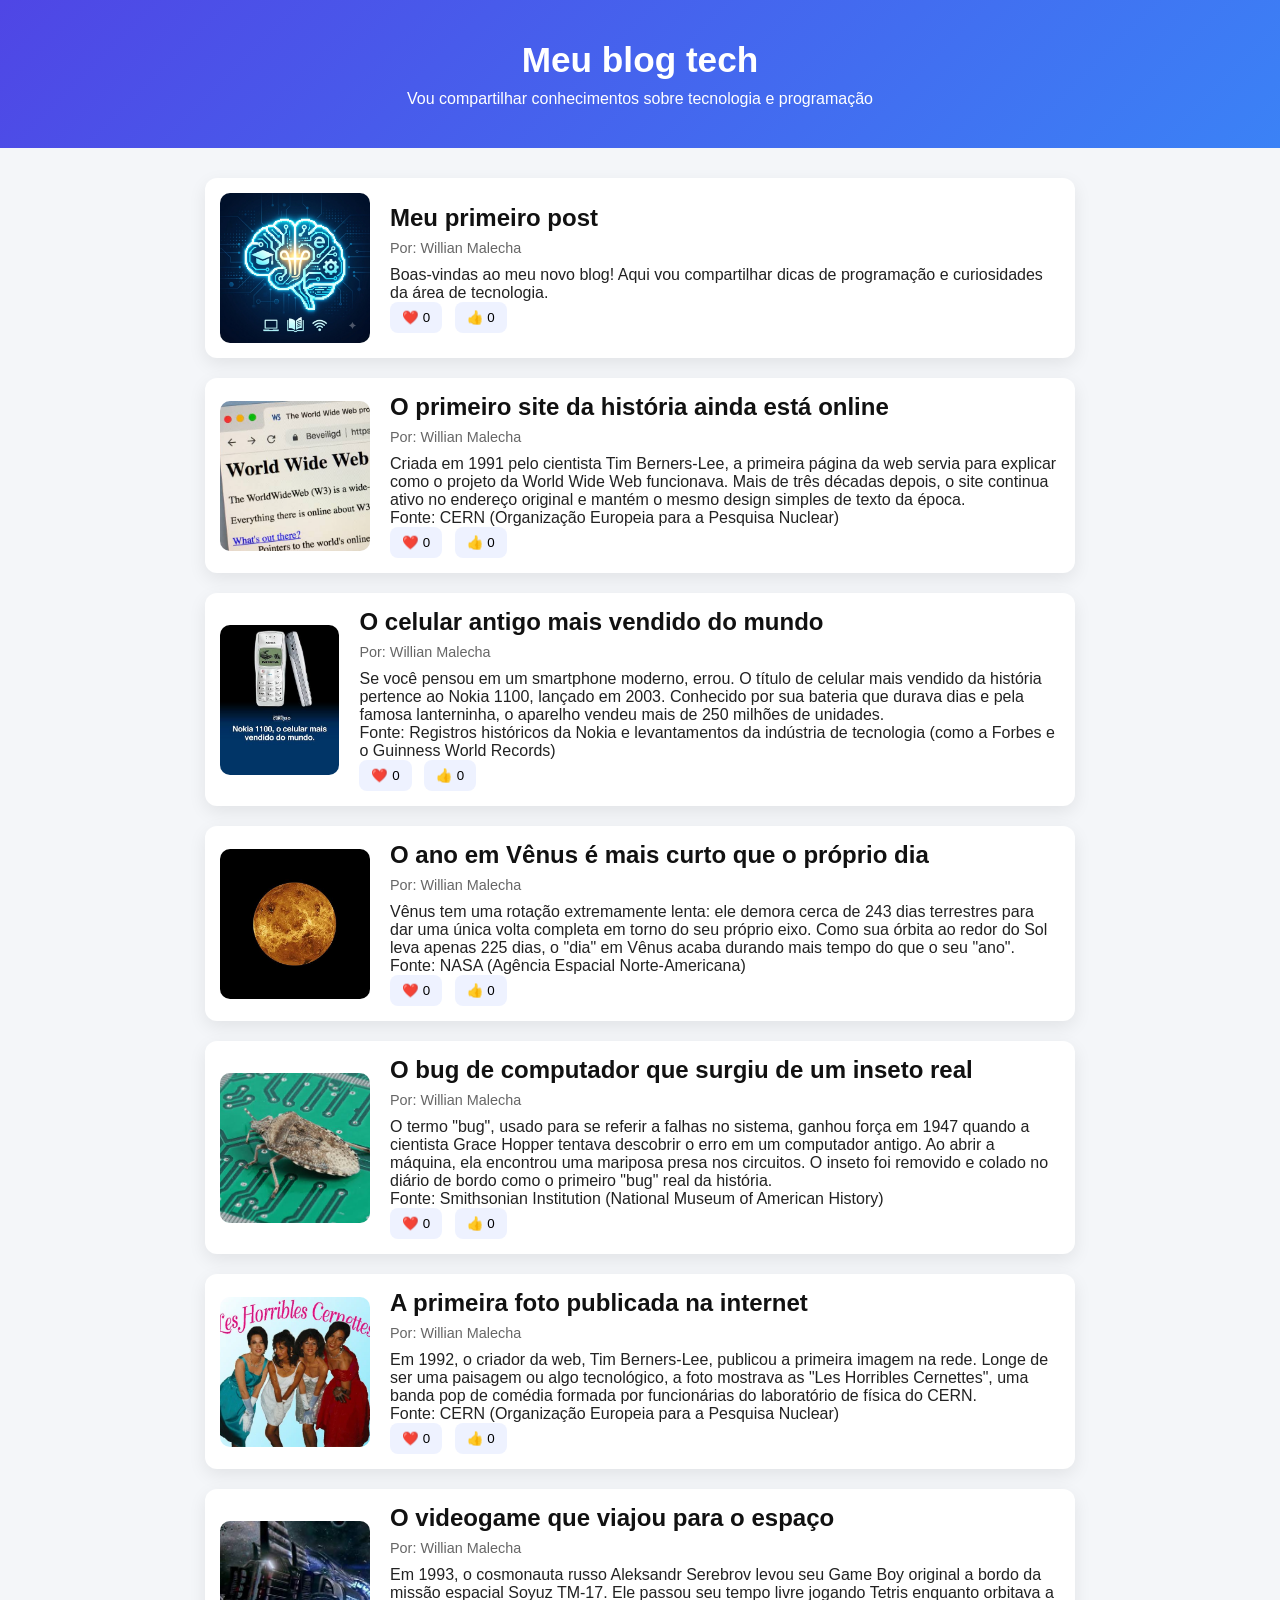
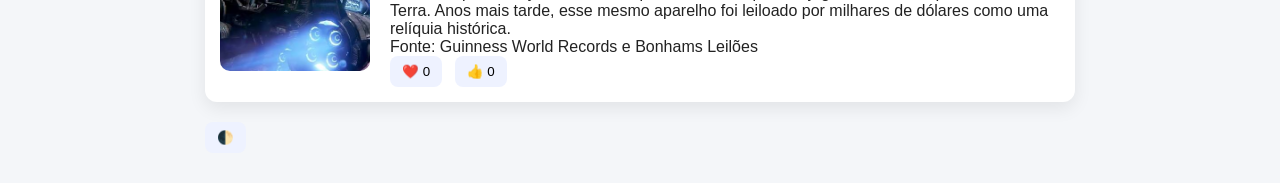
==== index.html @ b1092ec7 "mudamento" ====
<!DOCTYPE html>
<html lang="pt-br">

<head>
    <meta charset="UTF-8">
    <meta name="viewport" content="width=device-width, initial-scale=1.0">
    <title>Blog</title>
    <link rel="stylesheet" href="style.css">
</head>

<body>
    <header>
        <h1>Meu blog tech</h1>
        <p>Vou compartilhar conhecimentos sobre tecnologia e programação</p>
    </header>

    <main>

        <article>
            <img src="image.jpeg" alt="Imagem criada pelo Gemini">

            <div>
                <h2>Meu primeiro post</h2>

                <p class="artigo-autor">
                    Por: Willian Malecha
                </p>

                <p>
                    Boas-vindas ao meu novo blog! Aqui vou compartilhar dicas de
                    programação e curiosidades da área de tecnologia.
                </p>

                <button>❤️ <span>0</span></button>
                <button>👍 <span>0</span></button>
            </div>
        </article>

        <article>
            <img src="images7.jpeg" alt="Imagem criada pelo Gemini">

            <div>
                <h2>O primeiro site da história ainda está online</h2>

                <p class="artigo-autor">
                    Por: Willian Malecha
                </p>

                <p>
                    Criada em 1991 pelo cientista Tim Berners-Lee, a primeira página da web servia para explicar como o
                    projeto da World Wide Web funcionava. Mais de três décadas depois, o site continua ativo no endereço
                    original e mantém o mesmo design simples de texto da época.
                </p>

                <p class="artigo-fonte">Fonte: CERN (Organização Europeia para a Pesquisa Nuclear)</p>

                <button>❤️ <span>0</span></button>
                <button>👍 <span>0</span></button>
            </div>
        </article>

        <article>
            <img src="images2.jpeg" alt="Imagem criada pelo Gemini">

            <div>
                <h2>O celular antigo mais vendido do mundo</h2>

                <p class="artigo-autor">
                    Por: Willian Malecha
                </p>

                <p>
                    Se você pensou em um smartphone moderno, errou. O título de celular mais vendido da história
                    pertence ao Nokia 1100, lançado em 2003. Conhecido por sua bateria que durava dias e pela famosa
                    lanterninha, o aparelho vendeu mais de 250 milhões de unidades.
                </p>

                <p class="artigo-fonte">
                    Fonte: Registros históricos da Nokia e levantamentos da indústria de tecnologia
                    (como a Forbes e o Guinness World Records)
                </p>

                <button>❤️ <span>0</span></button>
                <button>👍 <span>0</span></button>
            </div>
        </article>

        <article>
            <img src="images3.jpeg" alt="Imagem criada pelo Gemini">

            <div>
                <h2>O ano em Vênus é mais curto que o próprio dia</h2>

                <p class="artigo-autor">
                    Por: Willian Malecha
                </p>

                <p>
                    Vênus tem uma rotação extremamente lenta: ele demora cerca de 243 dias terrestres para dar uma única
                    volta completa em torno do seu próprio eixo. Como sua órbita ao redor do Sol leva apenas 225 dias, o
                    "dia" em Vênus acaba durando mais tempo do que o seu "ano".
                </p>

                <p class="artigo-fonte">Fonte: NASA (Agência Espacial Norte-Americana)</p>

                <button>❤️ <span>0</span></button>
                <button>👍 <span>0</span></button>
            </div>
        </article>

        <article>
            <img src="images4.jpeg" alt="Imagem criada pelo Gemini">

            <div>
                <h2>O bug de computador que surgiu de um inseto real</h2>

                <p class="artigo-autor">
                    Por: Willian Malecha
                </p>

                <p>
                    O termo "bug", usado para se referir a falhas no sistema, ganhou força em 1947 quando a cientista
                    Grace Hopper tentava descobrir o erro em um computador antigo. Ao abrir a máquina, ela encontrou uma
                    mariposa presa nos circuitos. O inseto foi removido e colado no diário de bordo como o primeiro
                    "bug" real da história.
                </p>

                <p class="artigo-fonte">Fonte: Smithsonian Institution (National Museum of American History)</p>

                <button>❤️ <span>0</span></button>
                <button>👍 <span>0</span></button>
            </div>
        </article>

        <article>
            <img src="images5.jpeg" alt="Imagem criada pelo Gemini">

            <div>
                <h2>A primeira foto publicada na internet</h2>

                <p class="artigo-autor">
                    Por: Willian Malecha
                </p>

                <p>
                    Em 1992, o criador da web, Tim Berners-Lee, publicou a primeira imagem na rede. Longe de ser uma
                    paisagem ou algo tecnológico, a foto mostrava as "Les Horribles Cernettes", uma banda pop de comédia
                    formada por funcionárias do laboratório de física do CERN.
                </p>

                <p class="artigo-fonte">Fonte: CERN (Organização Europeia para a Pesquisa Nuclear)</p>

                <button>❤️ <span>0</span></button>
                <button>👍 <span>0</span></button>
            </div>
        </article>

        <article>
            <img src="images6.jpeg" alt="Imagem criada pelo Gemini">

            <div>
                <h2>O videogame que viajou para o espaço</h2>

                <p class="artigo-autor">
                    Por: Willian Malecha
                </p>

                <p>
                    Em 1993, o cosmonauta russo Aleksandr Serebrov levou seu Game Boy original a bordo da missão
                    espacial Soyuz TM-17. Ele passou seu tempo livre jogando Tetris enquanto orbitava a Terra. Anos mais
                    tarde, esse mesmo aparelho foi leiloado por milhares de dólares como uma relíquia histórica.
                </p>

                <p class="artigo-fonte">Fonte: Guinness World Records e Bonhams Leilões</p>

                <button>❤️ <span>0</span></button>
                <button>👍 <span>0</span></button>
            </div>
        </article>

        <button class="btn-tema-escuro">🌓</button>

    </main>

    <script src="script.js"></script>
</body>

</html>
---- style.css ----
* {
  margin: 0;
  padding: 0;
  box-sizing: border-box;
  font-family: Arial, Helvetica, sans-serif;
}

body {
  background: #f4f6f9;
  color: #222;
}

/* HEADER */
header {
  background: linear-gradient(135deg, #4f46e5, #3b82f6);
  color: white;
  text-align: center;
  padding: 40px 20px;
}

header h1 {
  font-size: 2.2rem;
  margin-bottom: 10px;
}

/* MAIN */
main {
  max-width: 900px;
  margin: 30px auto;
  padding: 0 15px;
}

/* ARTICLE */
article {
  background: white;
  display: flex;
  gap: 20px;
  margin-bottom: 20px;
  padding: 15px;
  border-radius: 12px;
  box-shadow: 0 6px 18px rgba(0,0,0,0.08);
  align-items: center;
}

article img {
  width: 150px;
  height: 150px;
  object-fit: cover;
  border-radius: 10px;
}

/* TEXTOS */
article h2 {
  margin-bottom: 8px;
  color: #111;
}

.artigo-autor {
  font-size: 0.9rem;
  color: #666;
  margin-bottom: 10px;
}

/* BOTÕES */
button {
  background: #eef2ff;
  border: none;
  padding: 8px 12px;
  margin-right: 8px;
  border-radius: 8px;
  cursor: pointer;
  transition: 0.2s;
}

button:hover {
  background: #dbeafe;
  transform: scale(1.05);
}

/* RESPONSIVO */
@media (max-width: 600px) {
  article {
    flex-direction: column;
    text-align: center;
  }

  article img {
    width: 100%;
    height: auto;
  }
}
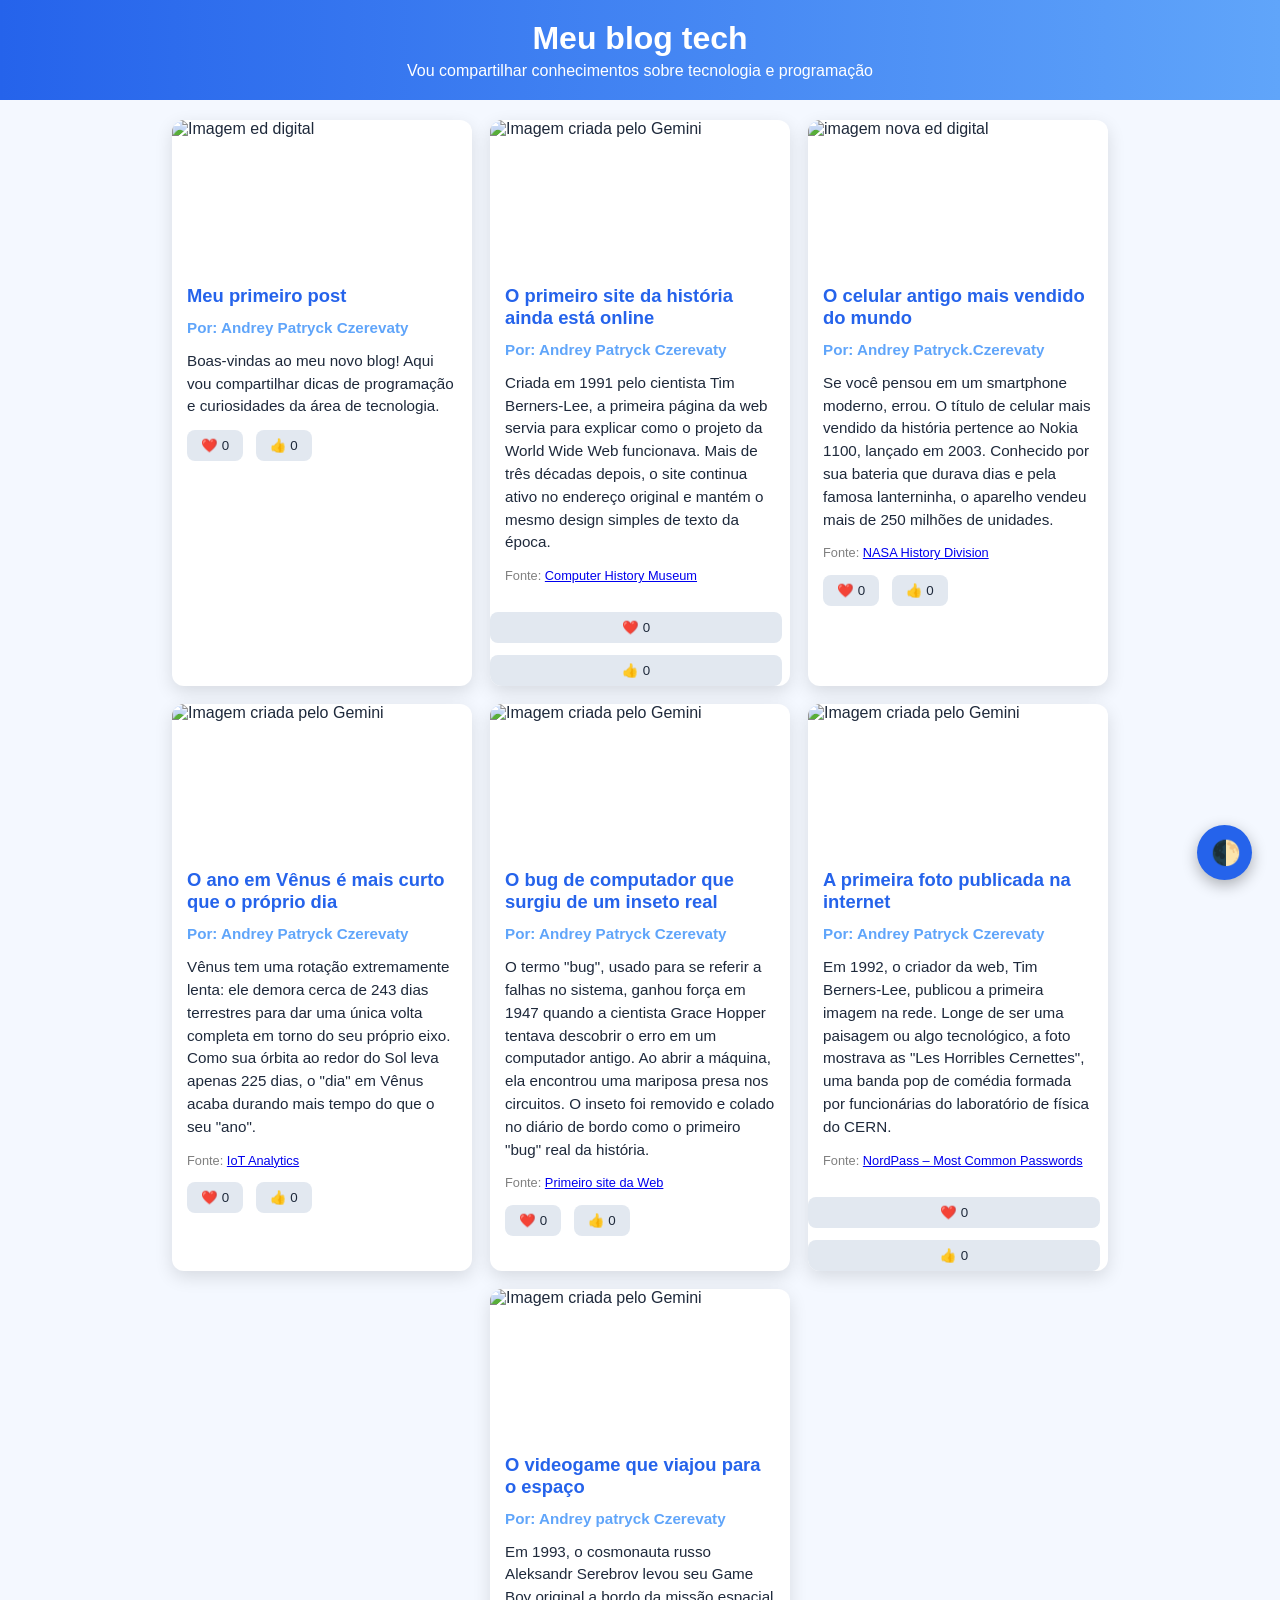
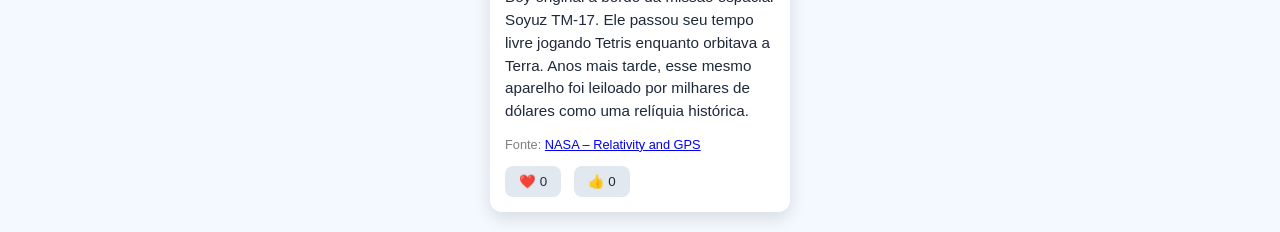
==== commit 6b91b242: "mudamento" ====
--- a/index.html
+++ b/index.html
@@ -17,13 +17,13 @@
     <main>
 
         <article>
-            <img src="image.jpeg" alt="Imagem criada pelo Gemini">
+            <img src="pngtree-digital-education-network-with-e-learning-symbols-and-global-knowledge-web-image_16977355.jpg" alt="Imagem ed digital">
 
             <div>
                 <h2>Meu primeiro post</h2>
 
                 <p class="artigo-autor">
-                    Por: Willian Malecha
+                    Por: Andrey Patryck Czerevaty
                 </p>
 
                 <p>
@@ -37,13 +37,13 @@
         </article>
 
         <article>
-            <img src="images7.jpeg" alt="Imagem criada pelo Gemini">
+            <img src="conceito-de-estudo-de-inteligencia-de-ideias-para-educacao-de-aprendizagem_53876-120116.avif" alt="Imagem criada pelo Gemini">
 
             <div>
                 <h2>O primeiro site da história ainda está online</h2>
 
                 <p class="artigo-autor">
-                    Por: Willian Malecha
+                    Por: Andrey Patryck Czerevaty
                 </p>
 
                 <p>
@@ -52,7 +52,8 @@
                     original e mantém o mesmo design simples de texto da época.
                 </p>
 
-                <p class="artigo-fonte">Fonte: CERN (Organização Europeia para a Pesquisa Nuclear)</p>
+                <p class="artigo-fonte">Fonte: <a href="https://www.computerhistory.org?utm_source=chatgpt.com">Computer History Museum</a></p>
+            </div>
 
                 <button>❤️ <span>0</span></button>
                 <button>👍 <span>0</span></button>
@@ -60,13 +61,13 @@
         </article>
 
         <article>
-            <img src="images2.jpeg" alt="Imagem criada pelo Gemini">
+            <img src="3BOXb-Imagem.jpg" alt="imagem nova ed digital">
 
             <div>
                 <h2>O celular antigo mais vendido do mundo</h2>
 
                 <p class="artigo-autor">
-                    Por: Willian Malecha
+                    Por: Andrey Patryck.Czerevaty
                 </p>
 
                 <p>
@@ -75,10 +76,7 @@
                     lanterninha, o aparelho vendeu mais de 250 milhões de unidades.
                 </p>
 
-                <p class="artigo-fonte">
-                    Fonte: Registros históricos da Nokia e levantamentos da indústria de tecnologia
-                    (como a Forbes e o Guinness World Records)
-                </p>
+                <p class="artigo-fonte">Fonte: <a href="https://history.nasa.gov?utm_source=chatgpt.com">NASA History Division</a></p>
 
                 <button>❤️ <span>0</span></button>
                 <button>👍 <span>0</span></button>
@@ -86,13 +84,13 @@
         </article>
 
         <article>
-            <img src="images3.jpeg" alt="Imagem criada pelo Gemini">
+            <img src="venus-mariner-10-pia23791-fig2.jpg" alt="Imagem criada pelo Gemini">
 
             <div>
                 <h2>O ano em Vênus é mais curto que o próprio dia</h2>
 
                 <p class="artigo-autor">
-                    Por: Willian Malecha
+                    Por: Andrey Patryck Czerevaty
                 </p>
 
                 <p>
@@ -101,21 +99,20 @@
                     "dia" em Vênus acaba durando mais tempo do que o seu "ano".
                 </p>
 
-                <p class="artigo-fonte">Fonte: NASA (Agência Espacial Norte-Americana)</p>
-
+                <p class="artigo-fonte">Fonte: <a href="https://iot-analytics.com?utm_source=chatgpt.com">IoT Analytics</a></p>
                 <button>❤️ <span>0</span></button>
                 <button>👍 <span>0</span></button>
             </div>
         </article>
 
         <article>
-            <img src="images4.jpeg" alt="Imagem criada pelo Gemini">
+            <img src="images.jpeg" alt="Imagem criada pelo Gemini">
 
             <div>
                 <h2>O bug de computador que surgiu de um inseto real</h2>
 
                 <p class="artigo-autor">
-                    Por: Willian Malecha
+                    Por: Andrey Patryck Czerevaty
                 </p>
 
                 <p>
@@ -125,7 +122,7 @@
                     "bug" real da história.
                 </p>
 
-                <p class="artigo-fonte">Fonte: Smithsonian Institution (National Museum of American History)</p>
+               <p class="artigo-fonte">Fonte: <a href="http://info.cern.ch?utm_source=chatgpt.com">Primeiro site da Web</a></p>
 
                 <button>❤️ <span>0</span></button>
                 <button>👍 <span>0</span></button>
@@ -133,13 +130,13 @@
         </article>
 
         <article>
-            <img src="images5.jpeg" alt="Imagem criada pelo Gemini">
+            <img src="insta.jpeg" alt="Imagem criada pelo Gemini">
 
             <div>
                 <h2>A primeira foto publicada na internet</h2>
 
                 <p class="artigo-autor">
-                    Por: Willian Malecha
+                    Por: Andrey Patryck Czerevaty
                 </p>
 
                 <p>
@@ -148,7 +145,8 @@
                     formada por funcionárias do laboratório de física do CERN.
                 </p>
 
-                <p class="artigo-fonte">Fonte: CERN (Organização Europeia para a Pesquisa Nuclear)</p>
+                <p class="artigo-fonte">Fonte: <a href="https://nordpass.com/most-common-passwords-list?utm_source=chatgpt.com">NordPass – Most Common Passwords</a></p>
+            </div>
 
                 <button>❤️ <span>0</span></button>
                 <button>👍 <span>0</span></button>
@@ -156,13 +154,13 @@
         </article>
 
         <article>
-            <img src="images6.jpeg" alt="Imagem criada pelo Gemini">
+            <img src="images.jpeg" alt="Imagem criada pelo Gemini">
 
             <div>
                 <h2>O videogame que viajou para o espaço</h2>
 
                 <p class="artigo-autor">
-                    Por: Willian Malecha
+                    Por: Andrey patryck Czerevaty
                 </p>
 
                 <p>
@@ -171,7 +169,7 @@
                     tarde, esse mesmo aparelho foi leiloado por milhares de dólares como uma relíquia histórica.
                 </p>
 
-                <p class="artigo-fonte">Fonte: Guinness World Records e Bonhams Leilões</p>
+                  <p class="artigo-fonte">Fonte: <a href="https://science.nasa.gov?utm_source=chatgpt.com">NASA – Relativity and GPS</a></p>
 
                 <button>❤️ <span>0</span></button>
                 <button>👍 <span>0</span></button>
--- a/style.css
+++ b/style.css
@@ -1,91 +1,137 @@
+:root {
+    --cor-primaria: #2563eb;
+    --cor-secundaria: #60a5fa;
+    --cor-fundo: #f4f8ff;
+    --cor-texto: #1e293b;
+    --cor-contraste: #ffffff;
+    --cor-botao: #e2e8f0;
+
+    --fonte-texto: 'Segoe UI', sans-serif;
+}
+
+.tema-escuro {
+    --cor-primaria: #60a5fa;
+    --cor-secundaria: #93c5fd;
+    --cor-fundo: #0f172a;
+    --cor-texto: #f8fafc;
+    --cor-contraste: #1e293b;
+    --cor-botao: #334155;
+}
+
 * {
-  margin: 0;
-  padding: 0;
-  box-sizing: border-box;
-  font-family: Arial, Helvetica, sans-serif;
+    margin: 0;
+    padding: 0;
+    box-sizing: border-box;
+    transition: .3s;
 }
 
 body {
-  background: #f4f6f9;
-  color: #222;
+    font-family: var(--fonte-texto);
+    background: var(--cor-fundo);
+    color: var(--cor-texto);
 }
 
-/* HEADER */
 header {
-  background: linear-gradient(135deg, #4f46e5, #3b82f6);
-  color: white;
-  text-align: center;
-  padding: 40px 20px;
+    background: linear-gradient(90deg, var(--cor-primaria), var(--cor-secundaria));
+    color: white;
+    text-align: center;
+    padding: 20px;
 }
 
 header h1 {
-  font-size: 2.2rem;
-  margin-bottom: 10px;
+    font-size: 2rem;
+    margin-bottom: 5px;
 }
 
-/* MAIN */
 main {
-  max-width: 900px;
-  margin: 30px auto;
-  padding: 0 15px;
+    display: flex;
+    flex-wrap: wrap;
+    justify-content: center;
+    gap: 18px;
+    padding: 20px;
 }
 
-/* ARTICLE */
 article {
-  background: white;
-  display: flex;
-  gap: 20px;
-  margin-bottom: 20px;
-  padding: 15px;
-  border-radius: 12px;
-  box-shadow: 0 6px 18px rgba(0,0,0,0.08);
-  align-items: center;
+    width: 300px;
+    background: var(--cor-contraste);
+    border-radius: 12px;
+    overflow: hidden;
+    box-shadow: 0 6px 18px rgba(0,0,0,.12);
+    display: flex;
+    flex-direction: column;
+}
+
+article:hover {
+    transform: translateY(-4px);
+    box-shadow: 0 12px 24px rgba(37,99,235,.2);
 }
 
 article img {
-  width: 150px;
-  height: 150px;
-  object-fit: cover;
-  border-radius: 10px;
+    width: 100%;
+    height: 150px;
+    object-fit: cover;
 }
 
-/* TEXTOS */
-article h2 {
-  margin-bottom: 8px;
-  color: #111;
+article div {
+    padding: 15px;
+}
+
+h2 {
+    color: var(--cor-primaria);
+    font-size: 1.15rem;
+    margin-bottom: 10px;
 }
 
 .artigo-autor {
-  font-size: 0.9rem;
-  color: #666;
-  margin-bottom: 10px;
+    color: var(--cor-secundaria);
+    font-weight: bold;
+    margin-bottom: 10px;
 }
 
-/* BOTÕES */
+.artigo-fonte {
+    margin-top: 12px;
+    font-size: .8rem;
+    color: gray;
+}
+
+article p {
+    font-size: .95rem;
+    line-height: 1.5;
+}
+
 button {
-  background: #eef2ff;
-  border: none;
-  padding: 8px 12px;
-  margin-right: 8px;
-  border-radius: 8px;
-  cursor: pointer;
-  transition: 0.2s;
+    margin-top: 12px;
+    margin-right: 8px;
+    border: none;
+    background: var(--cor-botao);
+    color: var(--cor-texto);
+    padding: 8px 14px;
+    border-radius: 8px;
+    cursor: pointer;
 }
 
 button:hover {
-  background: #dbeafe;
-  transform: scale(1.05);
+    background: var(--cor-primaria);
+    color: white;
 }
 
-/* RESPONSIVO */
-@media (max-width: 600px) {
-  article {
-    flex-direction: column;
-    text-align: center;
-  }
+.btn-tema-escuro {
+    position: fixed;
+    right: 20px;
+    bottom: 20px;
+    width: 55px;
+    height: 55px;
+    border-radius: 50%;
+    font-size: 24px;
+    background: var(--cor-primaria);
+    color: white;
+    box-shadow: 0 5px 15px rgba(0,0,0,.3);
+}
 
-  article img {
-    width: 100%;
-    height: auto;
-  }
+.tema-escuro article {
+    background: #1e293b;
+}
+
+.tema-escuro .artigo-fonte {
+    color: #cbd5e1;
 }
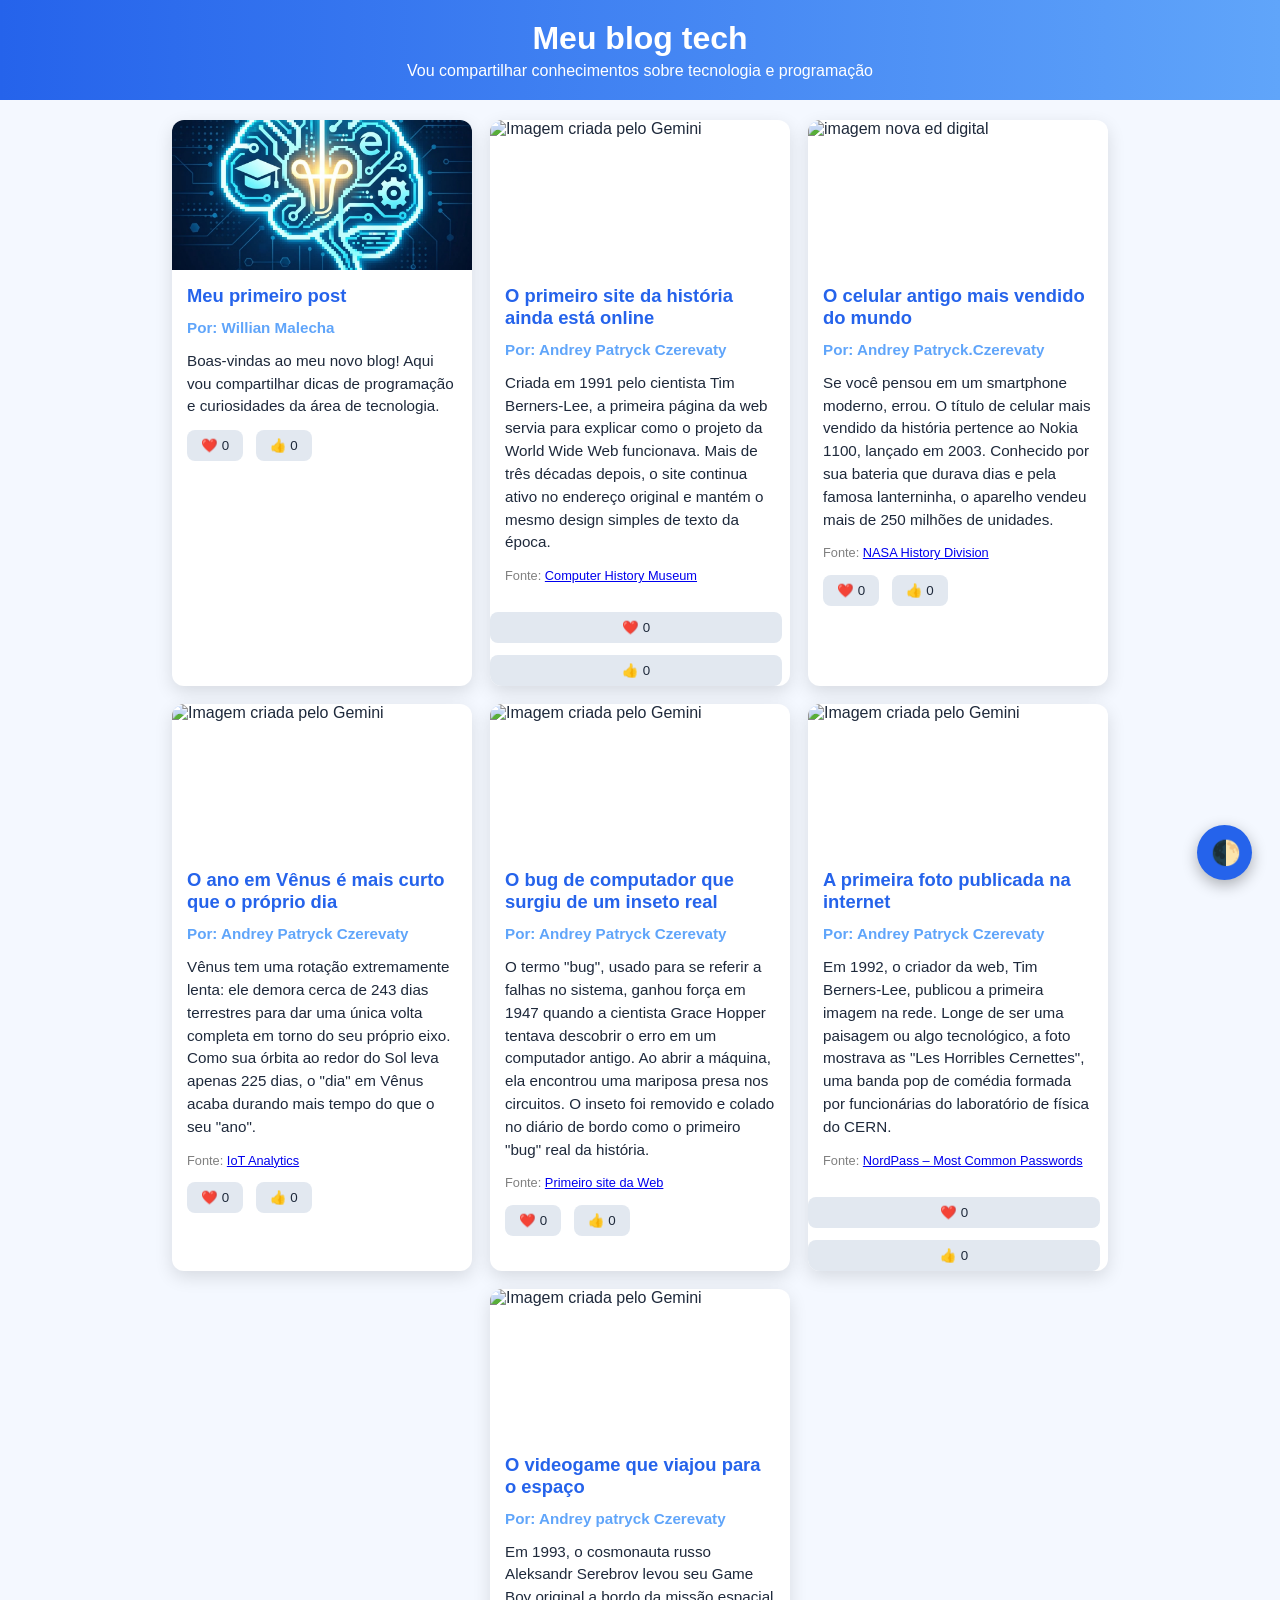
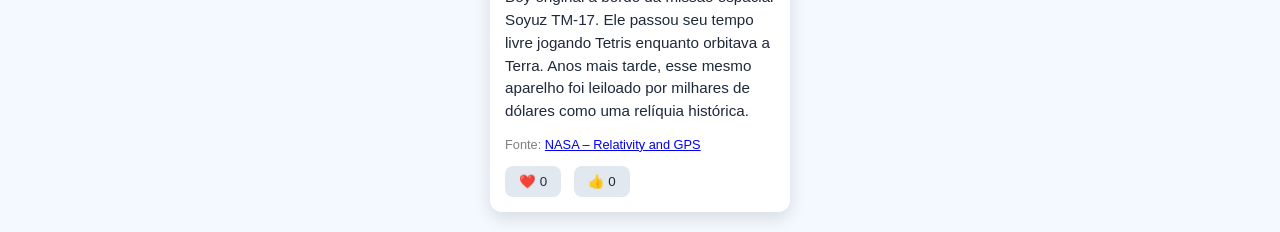
==== commit ebdcd27b: "testamento" ====
--- a/index.html
+++ b/index.html
@@ -17,13 +17,13 @@
     <main>
 
         <article>
-            <img src="pngtree-digital-education-network-with-e-learning-symbols-and-global-knowledge-web-image_16977355.jpg" alt="Imagem ed digital">
+            <img src="image.jpeg" alt="Imagem ed digital">
 
             <div>
                 <h2>Meu primeiro post</h2>
 
                 <p class="artigo-autor">
-                    Por: Andrey Patryck Czerevaty
+                    Por: Willian Malecha
                 </p>
 
                 <p>
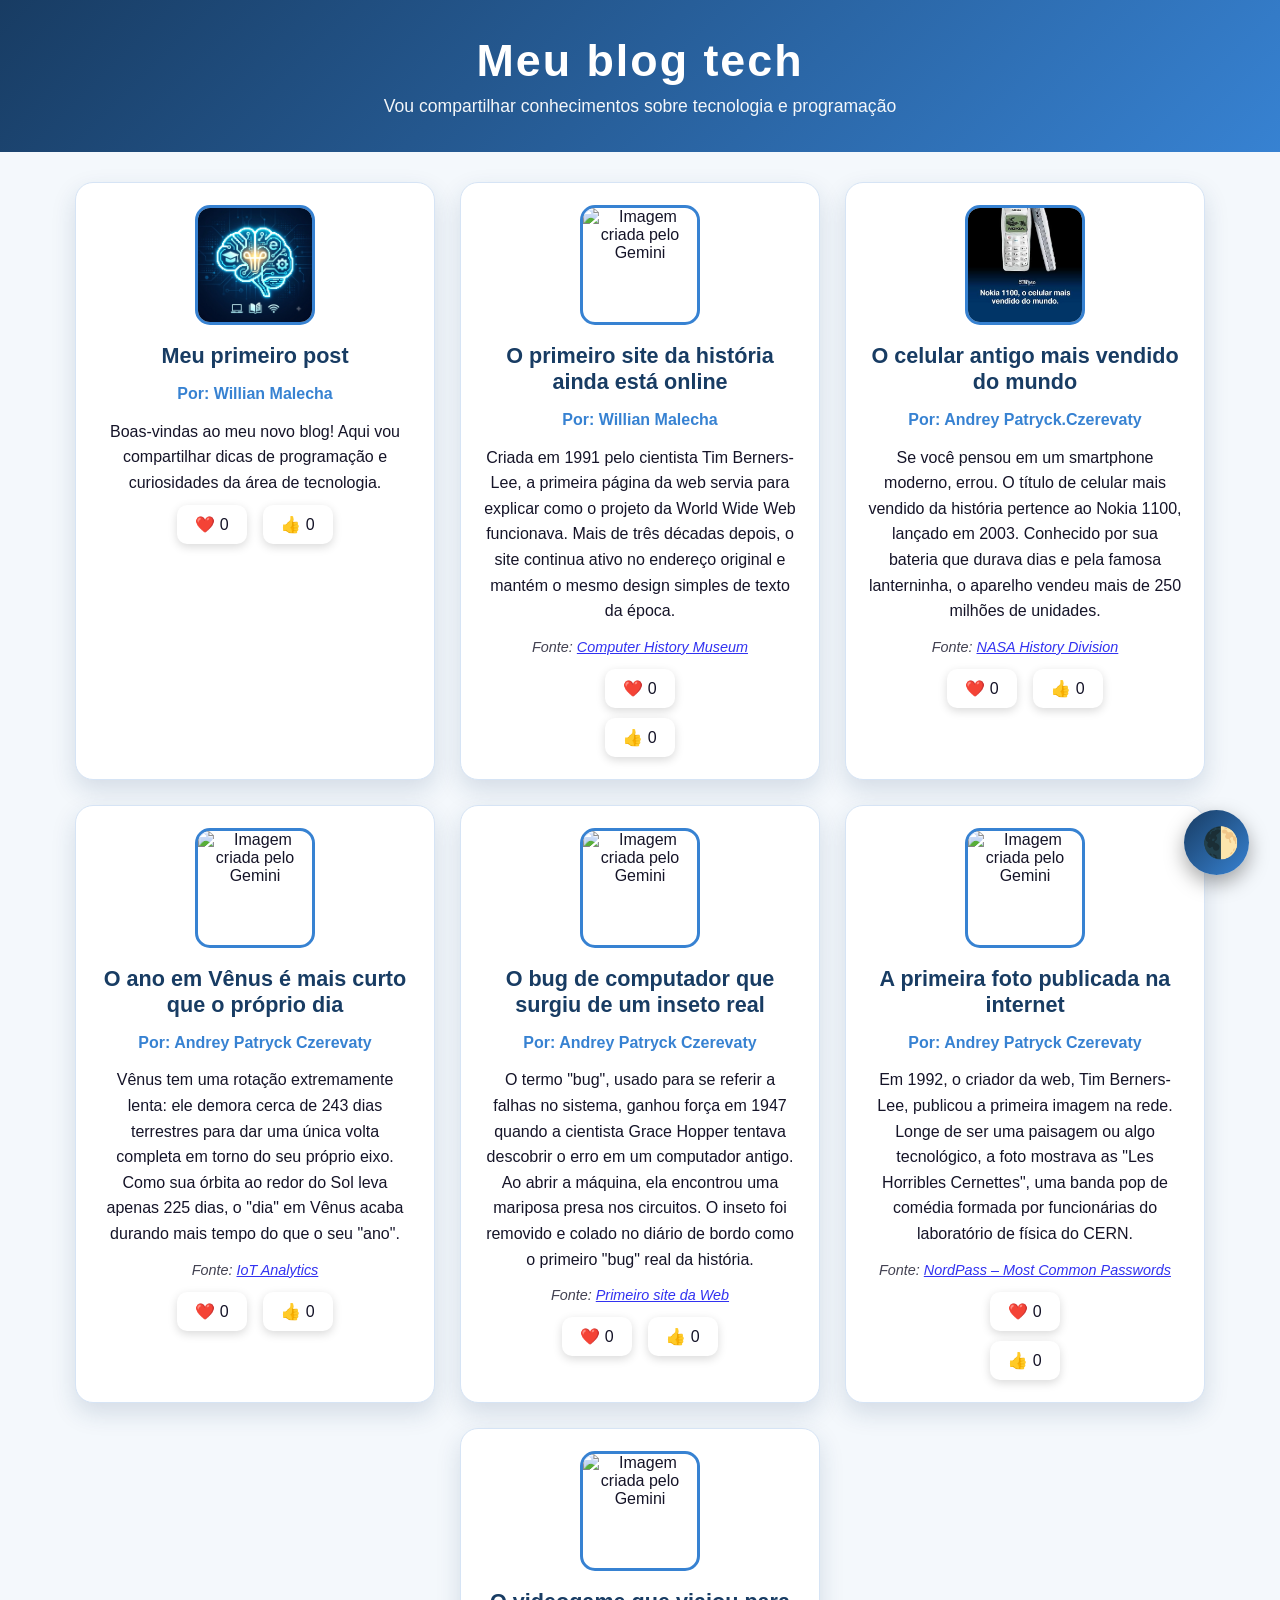
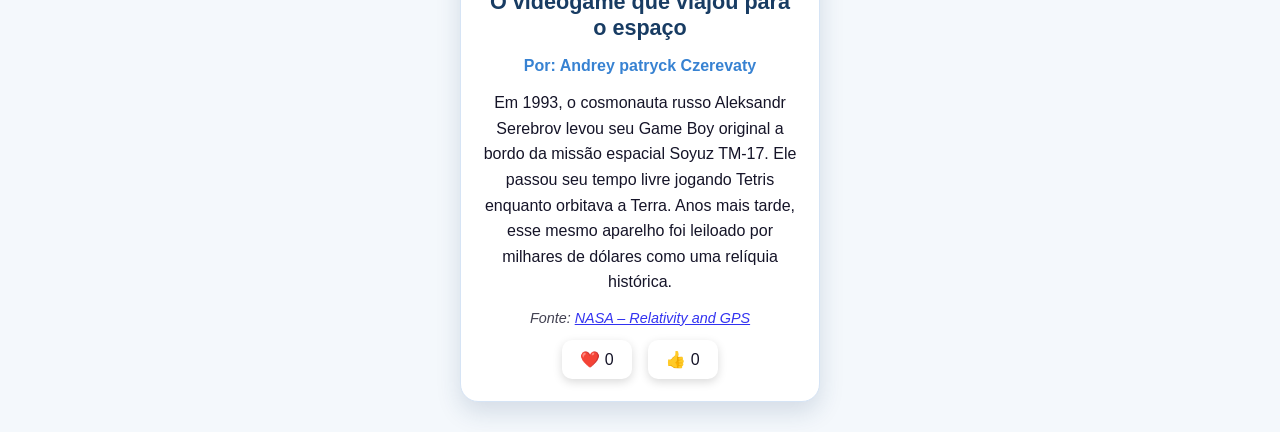
==== commit 37503fc8: "teste" ====
--- a/index.html
+++ b/index.html
@@ -43,7 +43,7 @@
                 <h2>O primeiro site da história ainda está online</h2>
 
                 <p class="artigo-autor">
-                    Por: Andrey Patryck Czerevaty
+                    Por: Willian Malecha
                 </p>
 
                 <p>
@@ -61,7 +61,7 @@
         </article>
 
         <article>
-            <img src="3BOXb-Imagem.jpg" alt="imagem nova ed digital">
+            <img src="images2.jpeg" alt="imagem nova ed digital">
 
             <div>
                 <h2>O celular antigo mais vendido do mundo</h2>
--- a/style.css
+++ b/style.css
@@ -1,137 +1,227 @@
 :root {
-    --cor-primaria: #2563eb;
-    --cor-secundaria: #60a5fa;
-    --cor-fundo: #f4f8ff;
-    --cor-texto: #1e293b;
+    --cor-primaria: #183C63;
+    --cor-secundaria: #3782d2;
+    --cor-fundo: #f4f8fc;
+    --cor-texto: #151428;
     --cor-contraste: #ffffff;
-    --cor-botao: #e2e8f0;
+    --cor-botao: #ffffff;
+    --cor-borda: #d6e4f5;
+    --cor-sombra: rgba(24, 60, 99, 0.15);
 
     --fonte-texto: 'Segoe UI', sans-serif;
-}
-
-.tema-escuro {
-    --cor-primaria: #60a5fa;
-    --cor-secundaria: #93c5fd;
-    --cor-fundo: #0f172a;
-    --cor-texto: #f8fafc;
-    --cor-contraste: #1e293b;
-    --cor-botao: #334155;
 }
 
 * {
     margin: 0;
     padding: 0;
     box-sizing: border-box;
-    transition: .3s;
+    transition: background-color .4s ease, color .4s ease, transform .3s ease, box-shadow .3s ease;
 }
 
 body {
     font-family: var(--fonte-texto);
     background: var(--cor-fundo);
     color: var(--cor-texto);
-}
+    max-width: 100vw;
+}
+
+/* =======================
+      TEMA ESCURO
+======================= */
+
+.tema-escuro {
+    --cor-primaria: #55b3ff;
+    --cor-secundaria: #9dd7ff;
+    --cor-fundo: #0b1120;
+    --cor-texto: #f8fafc;
+    --cor-contraste: #16213a;
+    --cor-botao: #16213a;
+    --cor-borda: #24435d;
+    --cor-sombra: rgba(0, 0, 0, .45);
+}
+
+.tema-escuro article {
+    background: linear-gradient(145deg, #16213a, #0f172a);
+}
+
+.tema-escuro p {
+    color: var(--cor-texto);
+}
+
+.tema-escuro header p {
+    color: #dbeafe;
+}
+
+.tema-escuro h2 {
+    color: var(--cor-secundaria);
+}
+
+.tema-escuro .artigo-autor {
+    color: #7dd3fc;
+}
+
+.tema-escuro button {
+    background: var(--cor-botao);
+    color: var(--cor-texto);
+}
+
+.tema-escuro .btn-tema-escuro {
+    background: var(--cor-secundaria);
+    color: #0b1120;
+}
+
+/* =======================
+      CABEÇALHO
+======================= */
 
 header {
-    background: linear-gradient(90deg, var(--cor-primaria), var(--cor-secundaria));
+    background: linear-gradient(135deg, #183C63, #3782d2);
     color: white;
     text-align: center;
-    padding: 20px;
+    padding: 35px 20px;
+    box-shadow: 0 5px 15px rgba(0,0,0,.2);
 }
 
 header h1 {
-    font-size: 2rem;
-    margin-bottom: 5px;
-}
+    font-size: 2.8rem;
+    margin-bottom: 10px;
+    letter-spacing: 2px;
+}
+
+header p {
+    font-size: 1.1rem;
+    opacity: .95;
+}
+
+/* =======================
+      POSTS
+======================= */
 
 main {
+    background: var(--cor-fundo);
+    padding: 30px;
     display: flex;
     flex-wrap: wrap;
     justify-content: center;
-    gap: 18px;
-    padding: 20px;
+    gap: 25px;
 }
 
 article {
-    width: 300px;
     background: var(--cor-contraste);
-    border-radius: 12px;
-    overflow: hidden;
-    box-shadow: 0 6px 18px rgba(0,0,0,.12);
+    border: 1px solid var(--cor-borda);
+    border-radius: 18px;
+    padding: 22px;
+    flex: 1 1 320px;
+    max-width: 360px;
+
     display: flex;
     flex-direction: column;
+    align-items: center;
+    text-align: center;
+
+    box-shadow: 0 10px 25px var(--cor-sombra);
 }
 
 article:hover {
-    transform: translateY(-4px);
-    box-shadow: 0 12px 24px rgba(37,99,235,.2);
+    transform: translateY(-8px);
+    box-shadow: 0 18px 35px var(--cor-sombra);
 }
 
 article img {
-    width: 100%;
-    height: 150px;
+    width: 120px;
+    height: 120px;
     object-fit: cover;
-}
-
-article div {
-    padding: 15px;
+    border-radius: 15px;
+    margin-bottom: 18px;
+    border: 3px solid var(--cor-secundaria);
 }
 
 h2 {
     color: var(--cor-primaria);
-    font-size: 1.15rem;
-    margin-bottom: 10px;
+    margin-bottom: 12px;
+    font-size: 1.35rem;
 }
 
 .artigo-autor {
+    font-weight: bold;
     color: var(--cor-secundaria);
-    font-weight: bold;
-    margin-bottom: 10px;
+    margin-bottom: 12px;
 }
 
 .artigo-fonte {
+    font-size: .9rem;
+    font-style: italic;
+    opacity: .8;
     margin-top: 12px;
-    font-size: .8rem;
-    color: gray;
 }
 
 article p {
-    font-size: .95rem;
-    line-height: 1.5;
-}
+    line-height: 1.6;
+}
+
+/* =======================
+      BOTÕES
+======================= */
 
 button {
-    margin-top: 12px;
-    margin-right: 8px;
+    cursor: pointer;
     border: none;
+    border-radius: 10px;
     background: var(--cor-botao);
     color: var(--cor-texto);
-    padding: 8px 14px;
-    border-radius: 8px;
-    cursor: pointer;
+    padding: 10px 18px;
+    margin: 10px 6px 0;
+    font-size: 1rem;
+    box-shadow: 0 3px 10px rgba(0,0,0,.15);
 }
 
 button:hover {
-    background: var(--cor-primaria);
+    transform: scale(1.08);
+    background: var(--cor-secundaria);
     color: white;
 }
+
+/* =======================
+    BOTÃO TEMA
+======================= */
 
 .btn-tema-escuro {
     position: fixed;
-    right: 20px;
-    bottom: 20px;
-    width: 55px;
-    height: 55px;
+    bottom: 25px;
+    right: 25px;
+    width: 65px;
+    height: 65px;
     border-radius: 50%;
-    font-size: 24px;
-    background: var(--cor-primaria);
+    font-size: 30px;
+    background: linear-gradient(135deg, var(--cor-primaria), var(--cor-secundaria));
     color: white;
-    box-shadow: 0 5px 15px rgba(0,0,0,.3);
-}
-
-.tema-escuro article {
-    background: #1e293b;
-}
-
-.tema-escuro .artigo-fonte {
-    color: #cbd5e1;
+    box-shadow: 0 8px 20px rgba(0,0,0,.35);
+}
+
+.btn-tema-escuro:hover {
+    transform: rotate(180deg) scale(1.12);
+}
+
+/* =======================
+      RESPONSIVO
+======================= */
+
+@media (max-width: 768px) {
+
+    header h1 {
+        font-size: 2rem;
+    }
+
+    main {
+        padding: 15px;
+    }
+
+    article {
+        max-width: 100%;
+    }
+
+    article img {
+        width: 100px;
+        height: 100px;
+    }
 }
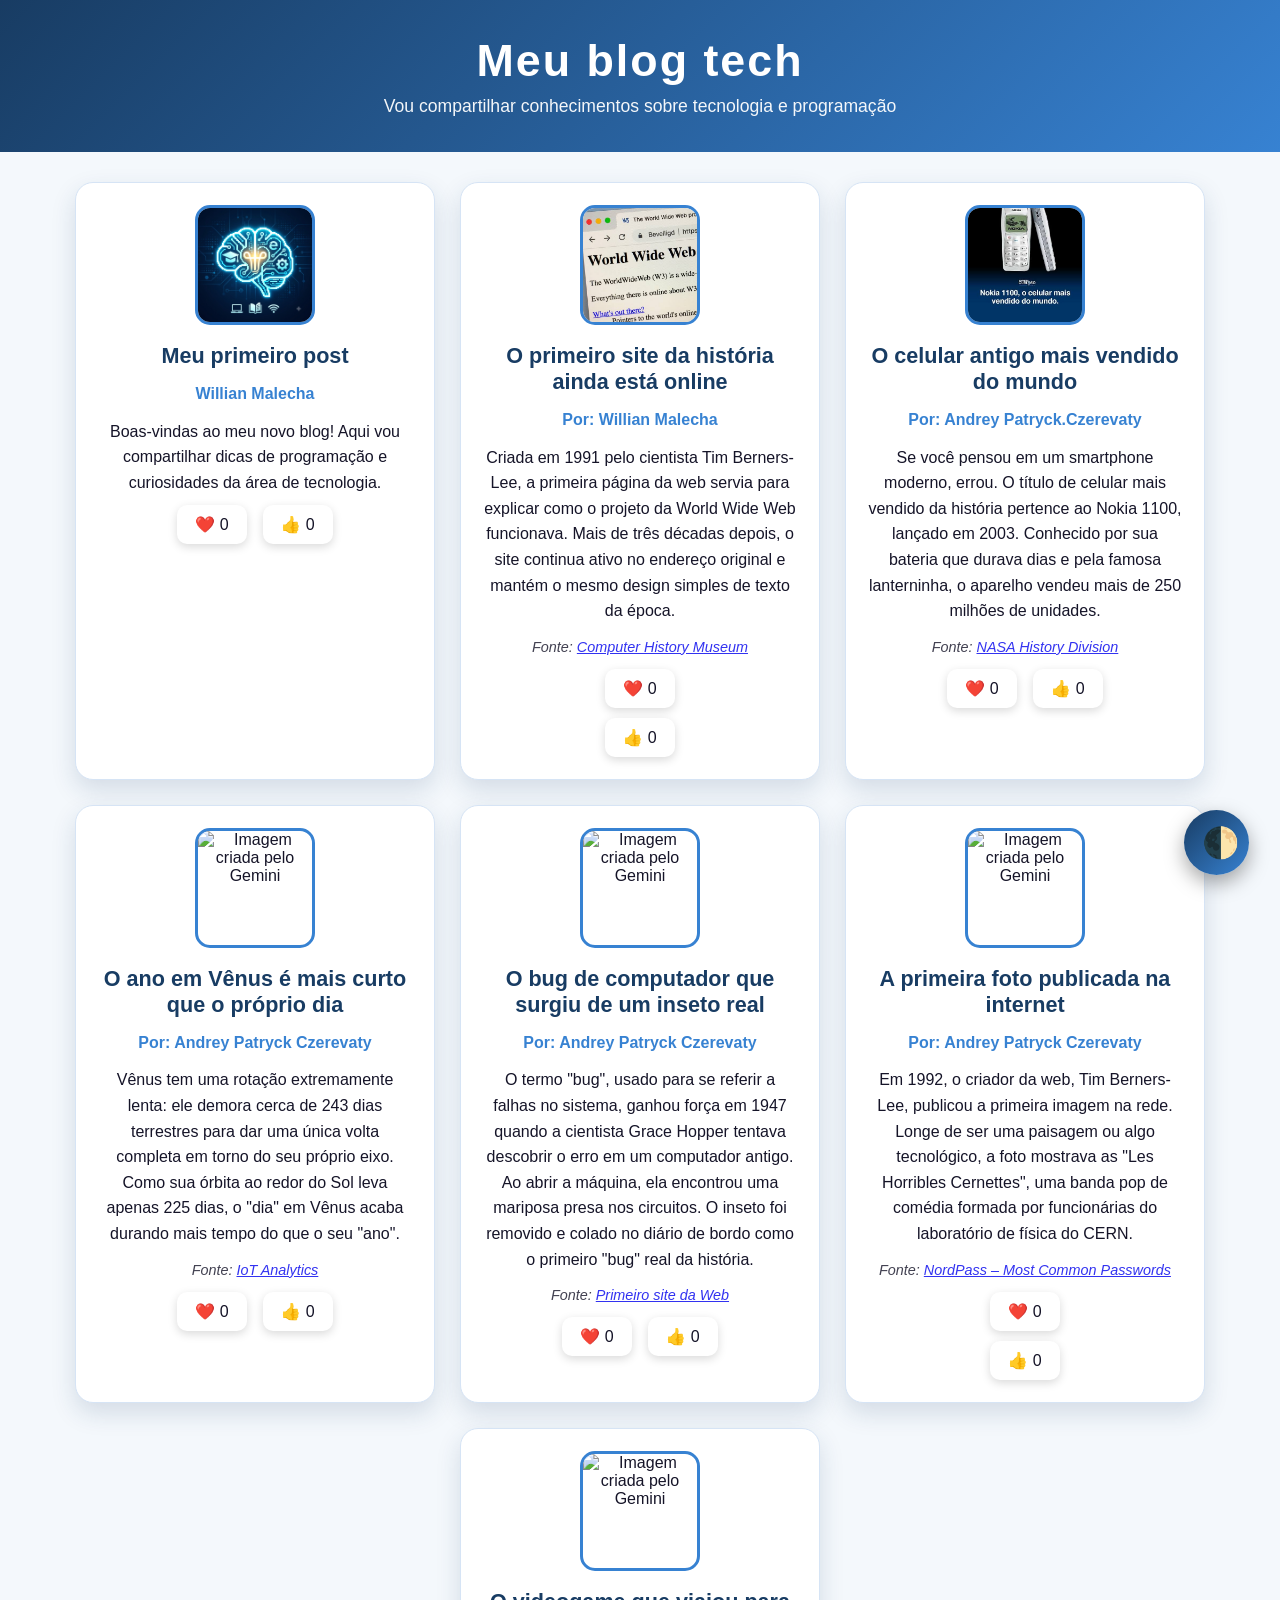
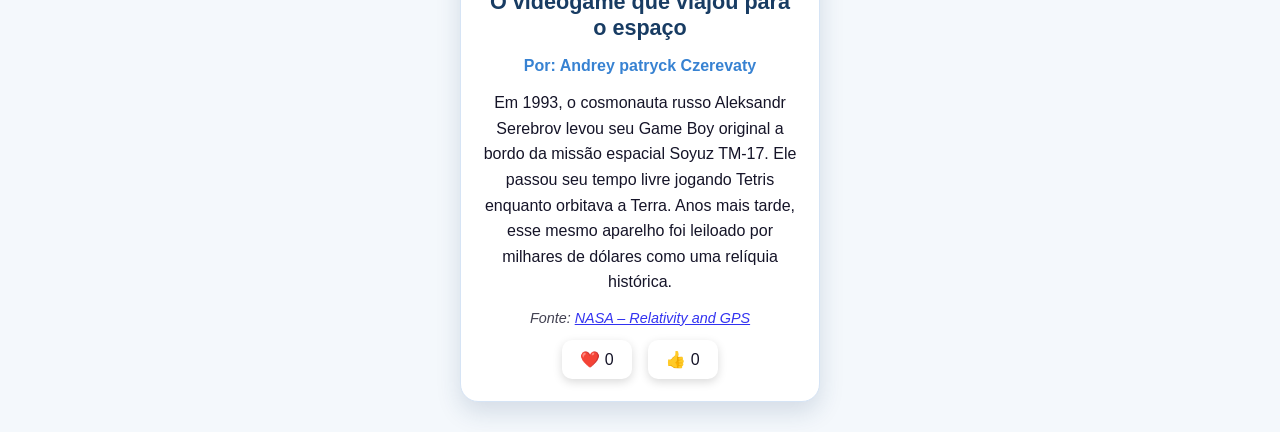
==== commit 6ae7fafb: "teste" ====
--- a/index.html
+++ b/index.html
@@ -23,7 +23,7 @@
                 <h2>Meu primeiro post</h2>
 
                 <p class="artigo-autor">
-                    Por: Willian Malecha
+                     Willian Malecha
                 </p>
 
                 <p>
@@ -37,7 +37,7 @@
         </article>
 
         <article>
-            <img src="conceito-de-estudo-de-inteligencia-de-ideias-para-educacao-de-aprendizagem_53876-120116.avif" alt="Imagem criada pelo Gemini">
+            <img src="images7.jpeg" alt="Imagem criada pelo Gemini">
 
             <div>
                 <h2>O primeiro site da história ainda está online</h2>
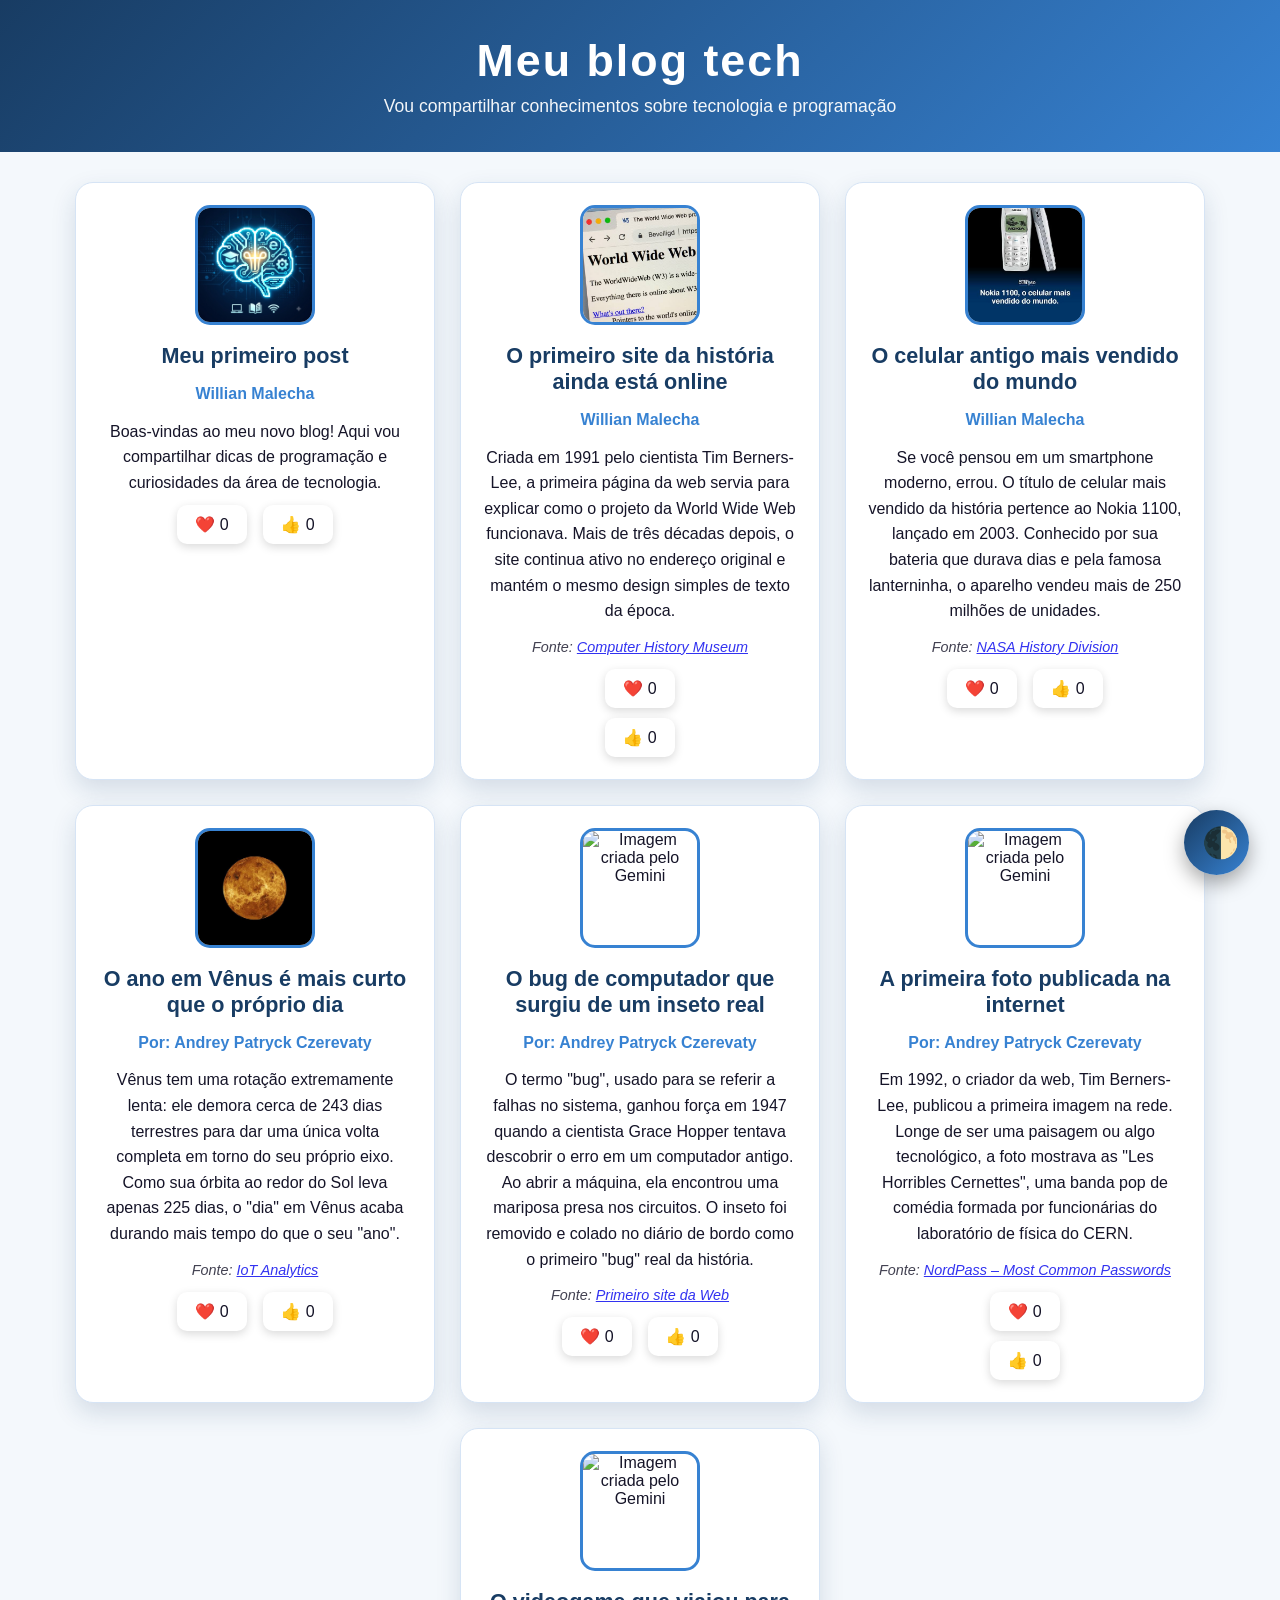
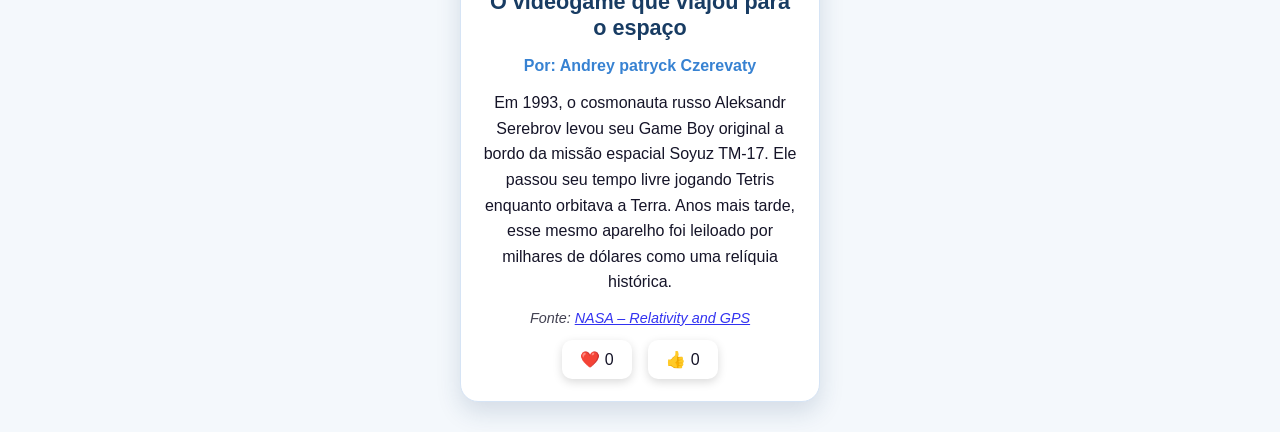
==== commit 37241b79: "testamento" ====
--- a/index.html
+++ b/index.html
@@ -43,7 +43,7 @@
                 <h2>O primeiro site da história ainda está online</h2>
 
                 <p class="artigo-autor">
-                    Por: Willian Malecha
+                     Willian Malecha
                 </p>
 
                 <p>
@@ -67,7 +67,7 @@
                 <h2>O celular antigo mais vendido do mundo</h2>
 
                 <p class="artigo-autor">
-                    Por: Andrey Patryck.Czerevaty
+                     Willian Malecha
                 </p>
 
                 <p>
@@ -84,7 +84,7 @@
         </article>
 
         <article>
-            <img src="venus-mariner-10-pia23791-fig2.jpg" alt="Imagem criada pelo Gemini">
+            <img src="images3.jpeg" alt="Imagem criada pelo Gemini">
 
             <div>
                 <h2>O ano em Vênus é mais curto que o próprio dia</h2>
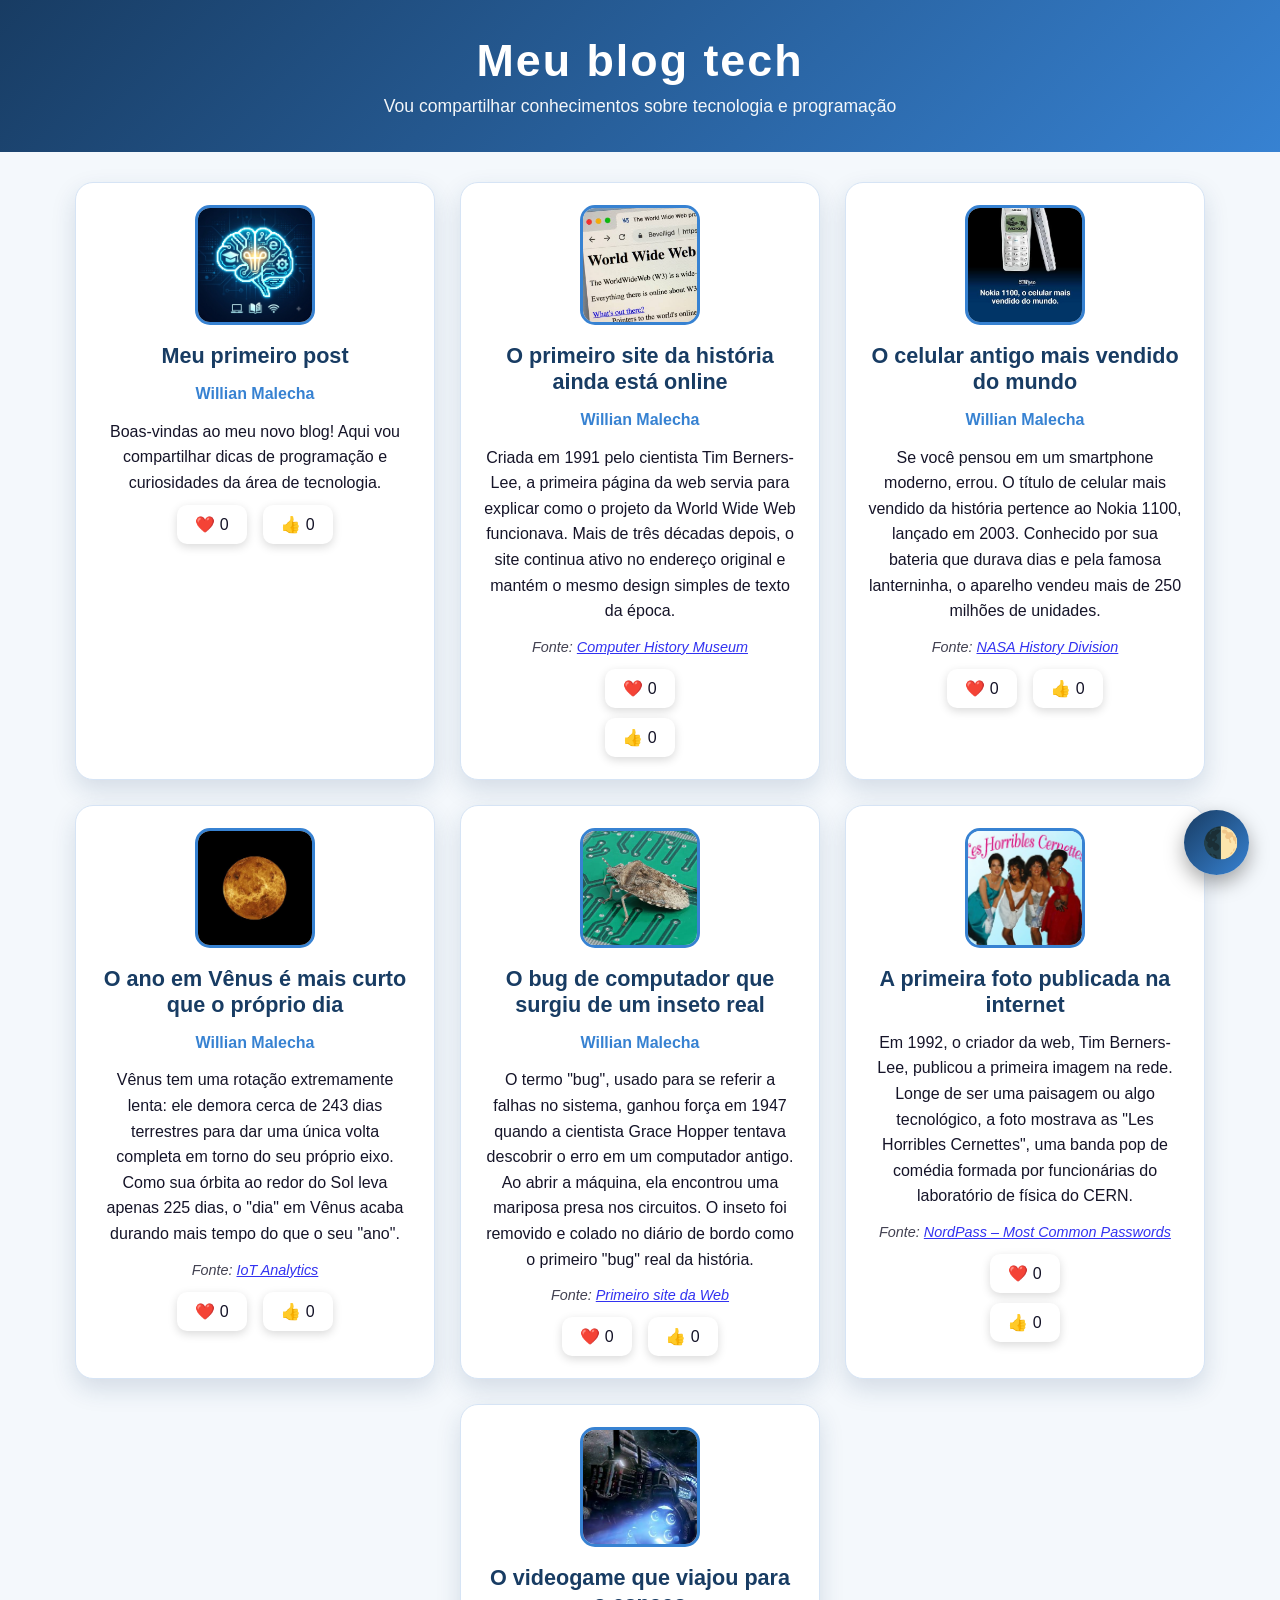
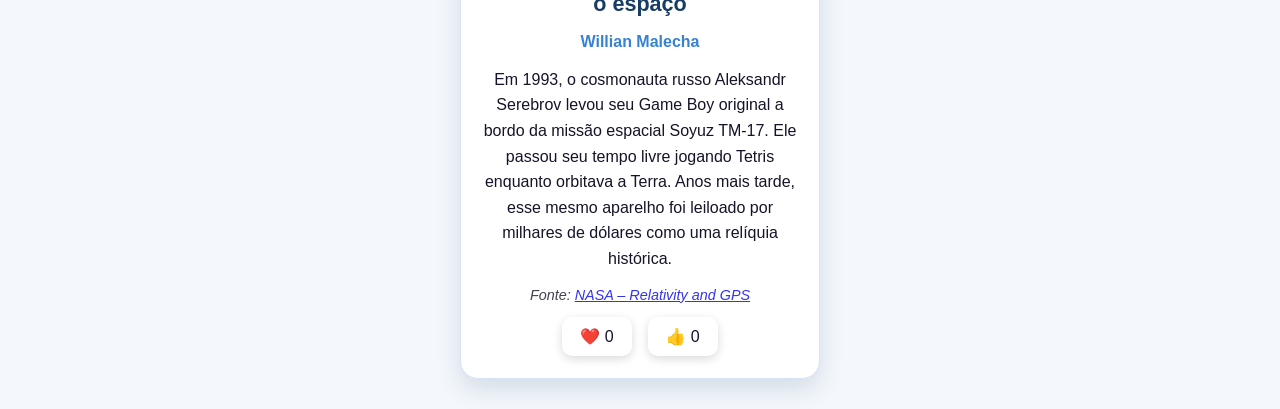
==== commit 5384b873: "testamento" ====
--- a/index.html
+++ b/index.html
@@ -90,7 +90,7 @@
                 <h2>O ano em Vênus é mais curto que o próprio dia</h2>
 
                 <p class="artigo-autor">
-                    Por: Andrey Patryck Czerevaty
+                    Willian Malecha
                 </p>
 
                 <p>
@@ -106,13 +106,13 @@
         </article>
 
         <article>
-            <img src="images.jpeg" alt="Imagem criada pelo Gemini">
+            <img src="images4.jpeg" alt="Imagem criada pelo Gemini">
 
             <div>
                 <h2>O bug de computador que surgiu de um inseto real</h2>
 
                 <p class="artigo-autor">
-                    Por: Andrey Patryck Czerevaty
+                    Willian Malecha
                 </p>
 
                 <p>
@@ -130,13 +130,13 @@
         </article>
 
         <article>
-            <img src="insta.jpeg" alt="Imagem criada pelo Gemini">
+            <img src="images5.jpeg" alt="Imagem criada pelo Gemini">
 
             <div>
                 <h2>A primeira foto publicada na internet</h2>
 
                 <p class="artigo-autor">
-                    Por: Andrey Patryck Czerevaty
+                    
                 </p>
 
                 <p>
@@ -154,13 +154,13 @@
         </article>
 
         <article>
-            <img src="images.jpeg" alt="Imagem criada pelo Gemini">
+            <img src="images6.jpeg" alt="Imagem criada pelo Gemini">
 
             <div>
                 <h2>O videogame que viajou para o espaço</h2>
 
                 <p class="artigo-autor">
-                    Por: Andrey patryck Czerevaty
+                    Willian Malecha
                 </p>
 
                 <p>
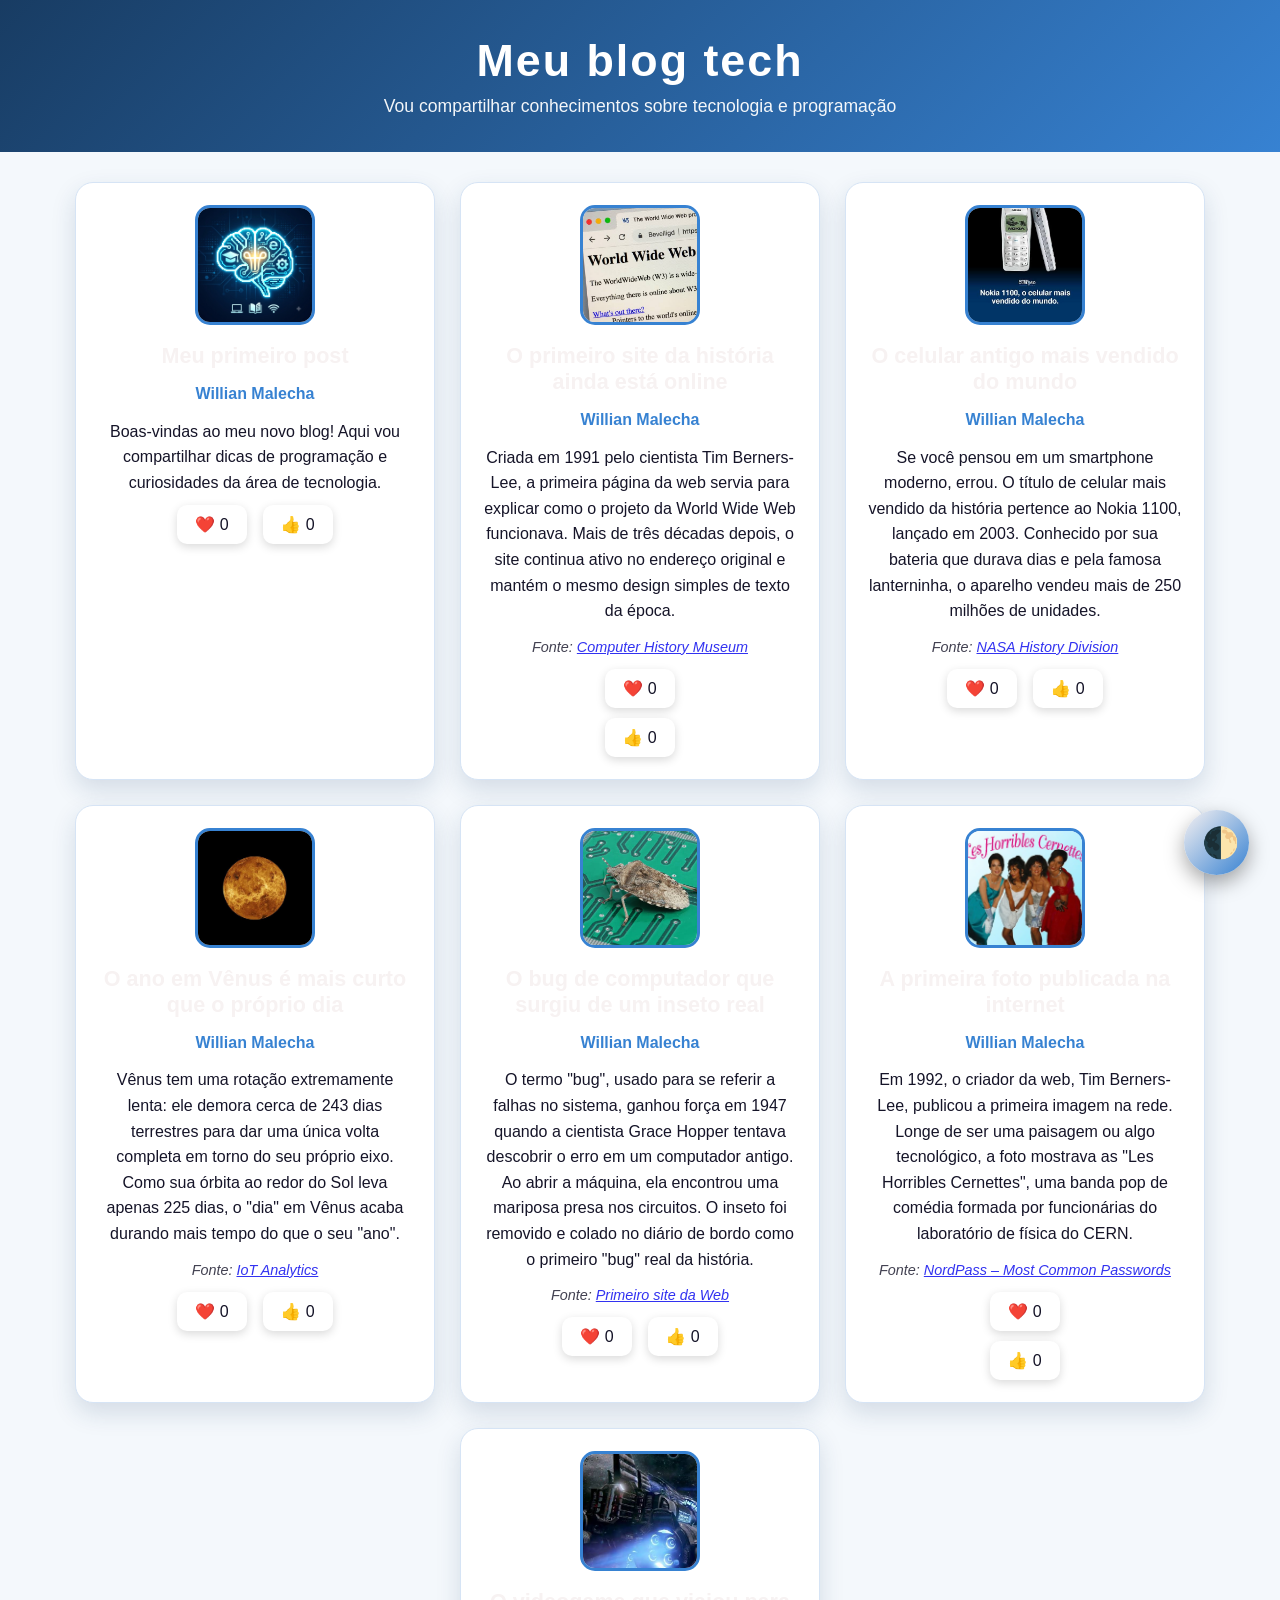
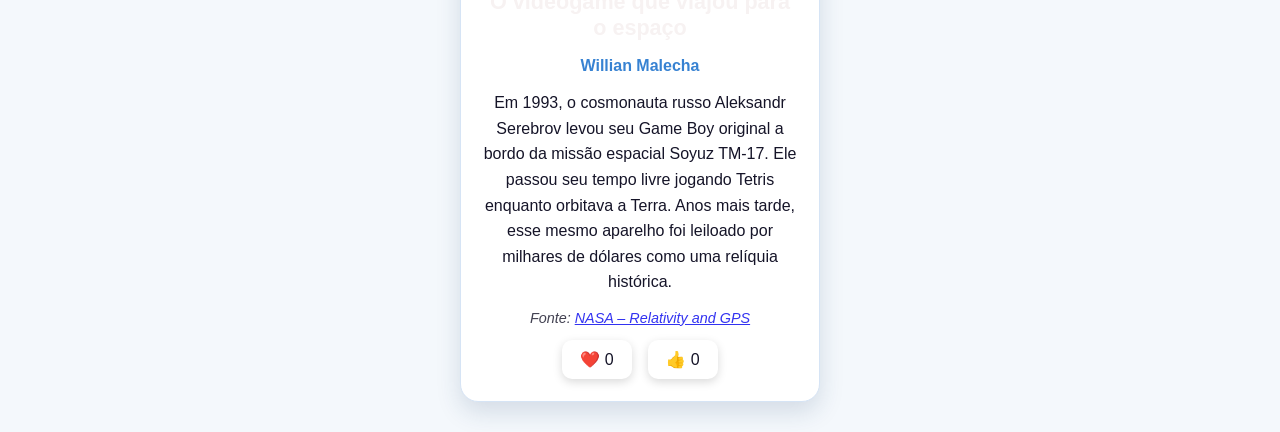
==== commit 224fea21: "show d bola" ====
--- a/index.html
+++ b/index.html
@@ -136,7 +136,7 @@
                 <h2>A primeira foto publicada na internet</h2>
 
                 <p class="artigo-autor">
-                    
+                    Willian Malecha
                 </p>
 
                 <p>
--- a/style.css
+++ b/style.css
@@ -1,5 +1,5 @@
 :root {
-    --cor-primaria: #183C63;
+    --cor-primaria: #f7f2f2;
     --cor-secundaria: #3782d2;
     --cor-fundo: #f4f8fc;
     --cor-texto: #151428;
